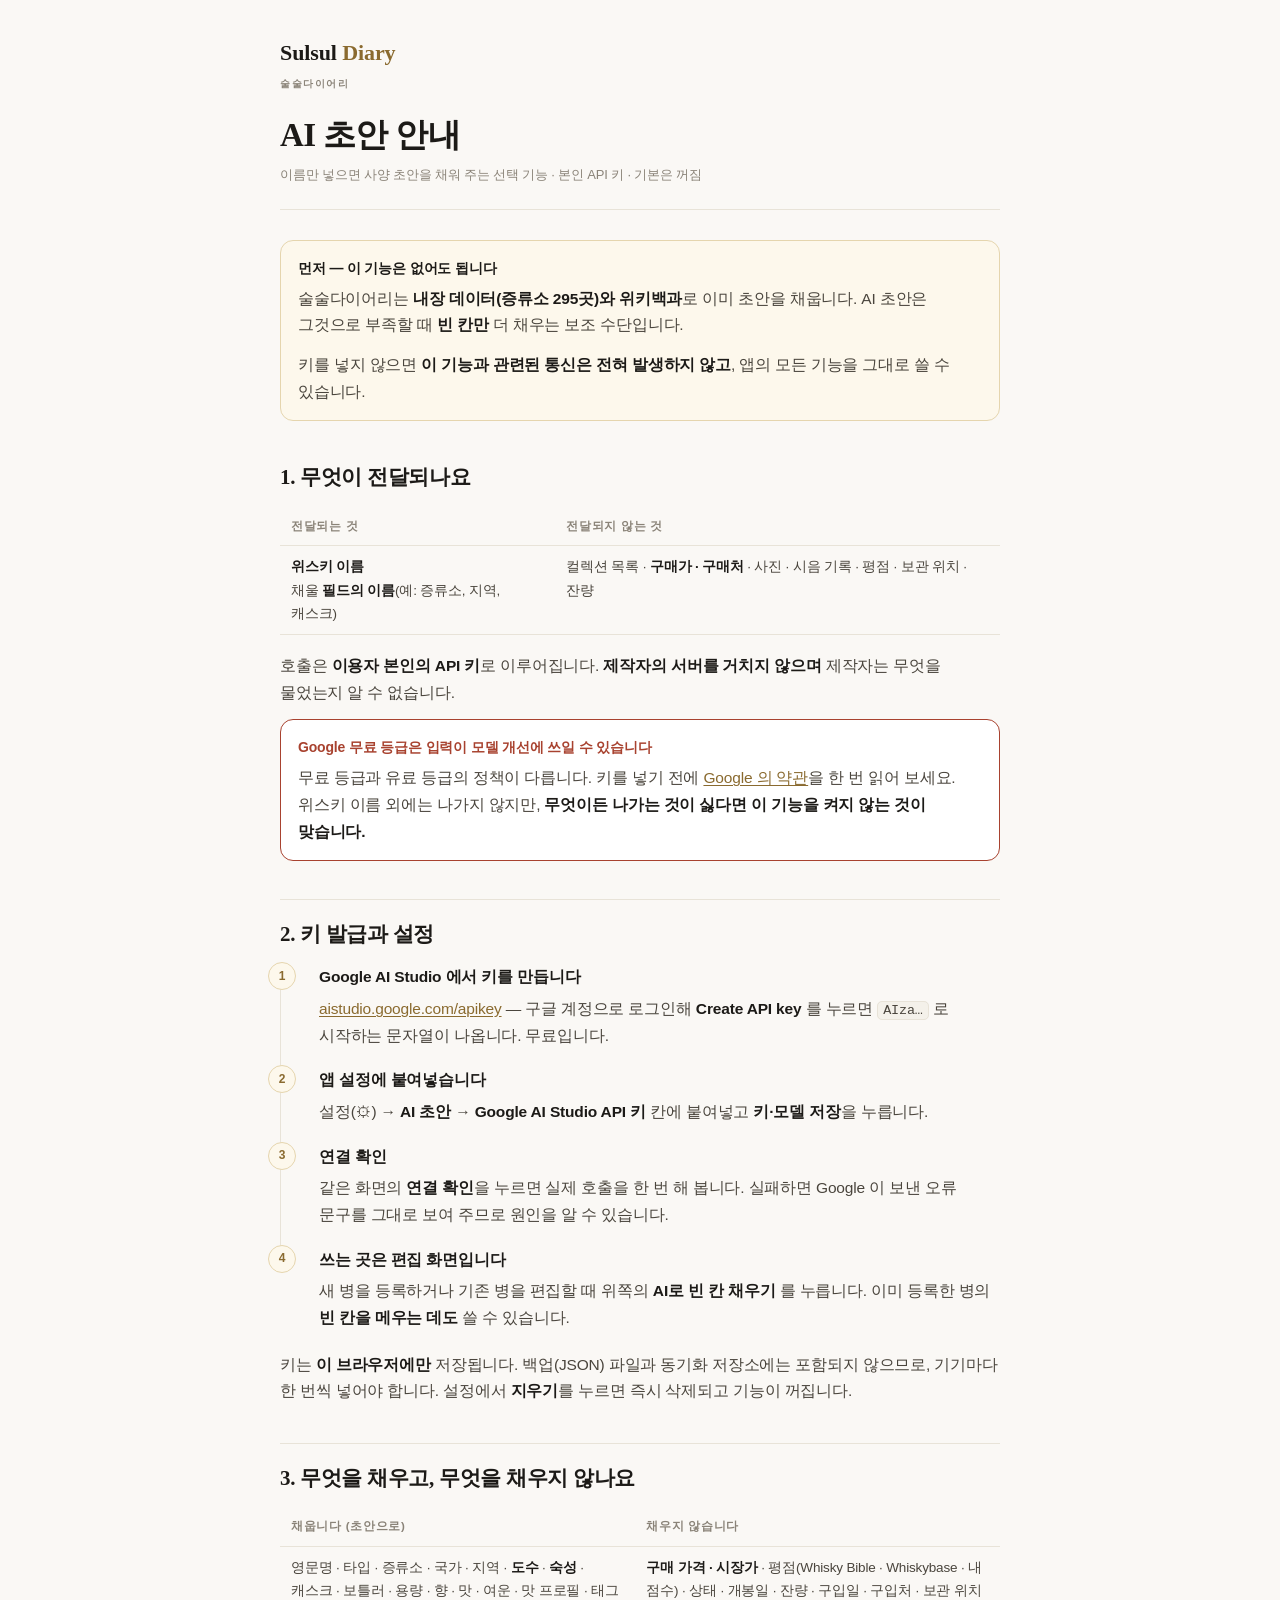
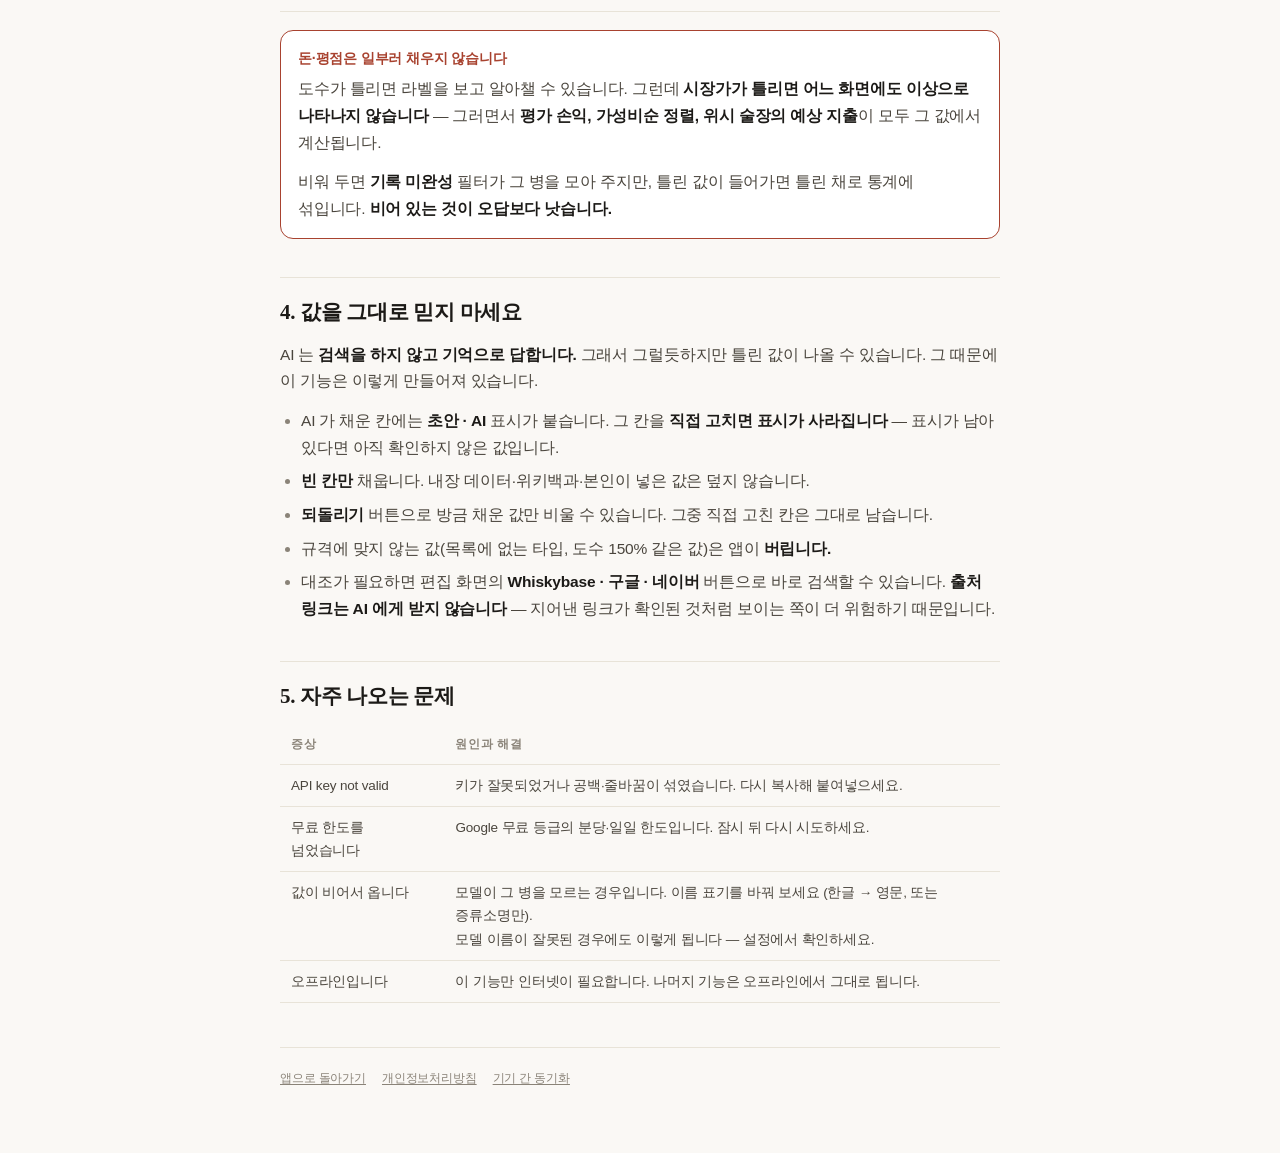
==== ai.html @ d8a1b70f "AI 초안 1~3단계 — 설정에 본인 키, aiFill, 편집 폼에서 빈 칸 채우기 계획대로 검색 그라운딩은 붙이지 않는다. 그래서 출처 URL 을 요구하지 않는다 — 지어낸 UR" ====
<!DOCTYPE html>
<html lang="ko">
<head>
<meta charset="utf-8">
<meta name="viewport" content="width=device-width, initial-scale=1, viewport-fit=cover">
<title>AI 초안 안내 — 술술다이어리</title>
<meta name="theme-color" content="#faf8f5">
<meta name="description" content="술술다이어리의 AI 초안 기능 — 본인의 Google AI Studio API 키로 위스키 사양 초안을 채우는 선택 기능. 무엇이 전달되고 무엇을 채우지 않는지 밝힙니다.">
<link rel="icon" href="./icons/favicon-64.png" sizes="64x64">
<link rel="stylesheet" href="./docs.css">
<script>
  try{ var t = localStorage.getItem('wc.theme');
    if (t === 'dark'){ document.documentElement.dataset.theme = 'dark';
      document.querySelector('meta[name=theme-color]').content = '#121214'; } }catch(e){}
</script>
</head>
<body>
<div class="doc">

<header class="dhead">
  <a class="wm" href="./">Sulsul <b>Diary</b></a>
  <span class="wm2">술술다이어리</span>
  <h1>AI 초안 안내</h1>
  <p class="sub">이름만 넣으면 사양 초안을 채워 주는 선택 기능 · 본인 API 키 · 기본은 꺼짐</p>
</header>

<div class="box warn">
  <span class="bt">먼저 — 이 기능은 없어도 됩니다</span>
  <p>술술다이어리는 <b>내장 데이터(증류소 295곳)와 위키백과</b>로 이미 초안을 채웁니다.
  AI 초안은 그것으로 부족할 때 <b>빈 칸만</b> 더 채우는 보조 수단입니다.</p>
  <p>키를 넣지 않으면 <b>이 기능과 관련된 통신은 전혀 발생하지 않고</b>,
  앱의 모든 기능을 그대로 쓸 수 있습니다.</p>
</div>

<h2>1. 무엇이 전달되나요</h2>
<div class="tw">
<table>
  <thead><tr><th>전달되는 것</th><th>전달되지 않는 것</th></tr></thead>
  <tbody>
    <tr>
      <td><b>위스키 이름</b><br>채울 <b>필드의 이름</b>(예: 증류소, 지역, 캐스크)</td>
      <td>컬렉션 목록 · <b>구매가 · 구매처</b> · 사진 ·
        시음 기록 · 평점 · 보관 위치 · 잔량</td>
    </tr>
  </tbody>
</table>
</div>
<p>호출은 <b>이용자 본인의 API 키</b>로 이루어집니다. <b>제작자의 서버를 거치지 않으며</b>
제작자는 무엇을 물었는지 알 수 없습니다.</p>

<div class="box stop">
  <span class="bt">Google 무료 등급은 입력이 모델 개선에 쓰일 수 있습니다</span>
  <p>무료 등급과 유료 등급의 정책이 다릅니다. 키를 넣기 전에
  <a href="https://ai.google.dev/gemini-api/terms" target="_blank" rel="noopener">Google 의 약관</a>을
  한 번 읽어 보세요. 위스키 이름 외에는 나가지 않지만, <b>무엇이든 나가는 것이
  싫다면 이 기능을 켜지 않는 것이 맞습니다.</b></p>
</div>

<h2>2. 키 발급과 설정</h2>
<ol class="steps">
  <li><b>Google AI Studio 에서 키를 만듭니다</b>
    <a href="https://aistudio.google.com/apikey" target="_blank" rel="noopener">aistudio.google.com/apikey</a> —
    구글 계정으로 로그인해 <b>Create API key</b> 를 누르면 <code>AIza…</code> 로 시작하는
    문자열이 나옵니다. 무료입니다.</li>

  <li><b>앱 설정에 붙여넣습니다</b>
    설정(⚙) → <b>AI 초안</b> → <b>Google AI Studio API 키</b> 칸에 붙여넣고
    <b>키·모델 저장</b>을 누릅니다.</li>

  <li><b>연결 확인</b>
    같은 화면의 <b>연결 확인</b>을 누르면 실제 호출을 한 번 해 봅니다.
    실패하면 Google 이 보낸 오류 문구를 그대로 보여 주므로 원인을 알 수 있습니다.</li>

  <li><b>쓰는 곳은 편집 화면입니다</b>
    새 병을 등록하거나 기존 병을 편집할 때 위쪽의
    <b>AI로 빈 칸 채우기</b> 를 누릅니다. 이미 등록한 병의 <b>빈 칸을 메우는 데도</b>
    쓸 수 있습니다.</li>
</ol>

<p>키는 <b>이 브라우저에만</b> 저장됩니다. 백업(JSON) 파일과 동기화 저장소에는
포함되지 않으므로, 기기마다 한 번씩 넣어야 합니다.
설정에서 <b>지우기</b>를 누르면 즉시 삭제되고 기능이 꺼집니다.</p>

<h2>3. 무엇을 채우고, 무엇을 채우지 않나요</h2>
<div class="tw">
<table>
  <thead><tr><th>채웁니다 (초안으로)</th><th>채우지 않습니다</th></tr></thead>
  <tbody>
    <tr>
      <td>영문명 · 타입 · 증류소 · 국가 · 지역 · <b>도수</b> · <b>숙성</b> ·
        캐스크 · 보틀러 · 용량 · 향 · 맛 · 여운 · 맛 프로필 · 태그</td>
      <td><b>구매 가격 · 시장가</b> · 평점(Whisky Bible · Whiskybase · 내 점수) ·
        상태 · 개봉일 · 잔량 · 구입일 · 구입처 · 보관 위치</td>
    </tr>
  </tbody>
</table>
</div>

<div class="box stop">
  <span class="bt">돈·평점은 일부러 채우지 않습니다</span>
  <p>도수가 틀리면 라벨을 보고 알아챌 수 있습니다. 그런데 <b>시장가가 틀리면
  어느 화면에도 이상으로 나타나지 않습니다</b> — 그러면서 <b>평가 손익, 가성비순 정렬,
  위시 술장의 예상 지출</b>이 모두 그 값에서 계산됩니다.</p>
  <p>비워 두면 <b>기록 미완성</b> 필터가 그 병을 모아 주지만, 틀린 값이 들어가면
  틀린 채로 통계에 섞입니다. <b>비어 있는 것이 오답보다 낫습니다.</b></p>
</div>

<h2>4. 값을 그대로 믿지 마세요</h2>
<p>AI 는 <b>검색을 하지 않고 기억으로 답합니다.</b> 그래서 그럴듯하지만 틀린 값이
나올 수 있습니다. 그 때문에 이 기능은 이렇게 만들어져 있습니다.</p>
<ul>
  <li>AI 가 채운 칸에는 <b>초안 · AI</b> 표시가 붙습니다. 그 칸을 <b>직접 고치면
    표시가 사라집니다</b> — 표시가 남아 있다면 아직 확인하지 않은 값입니다.</li>
  <li><b>빈 칸만</b> 채웁니다. 내장 데이터·위키백과·본인이 넣은 값은 덮지 않습니다.</li>
  <li><b>되돌리기</b> 버튼으로 방금 채운 값만 비울 수 있습니다.
    그중 직접 고친 칸은 그대로 남습니다.</li>
  <li>규격에 맞지 않는 값(목록에 없는 타입, 도수 150% 같은 값)은 앱이 <b>버립니다.</b></li>
  <li>대조가 필요하면 편집 화면의 <b>Whiskybase · 구글 · 네이버</b> 버튼으로 바로
    검색할 수 있습니다. <b>출처 링크는 AI 에게 받지 않습니다</b> —
    지어낸 링크가 확인된 것처럼 보이는 쪽이 더 위험하기 때문입니다.</li>
</ul>

<h2>5. 자주 나오는 문제</h2>
<div class="tw">
<table>
  <thead><tr><th>증상</th><th>원인과 해결</th></tr></thead>
  <tbody>
    <tr><td>API key not valid</td>
      <td>키가 잘못되었거나 공백·줄바꿈이 섞였습니다. 다시 복사해 붙여넣으세요.</td></tr>
    <tr><td>무료 한도를 넘었습니다</td>
      <td>Google 무료 등급의 분당·일일 한도입니다. 잠시 뒤 다시 시도하세요.</td></tr>
    <tr><td>값이 비어서 옵니다</td>
      <td>모델이 그 병을 모르는 경우입니다. 이름 표기를 바꿔 보세요
        (한글 → 영문, 또는 증류소명만).<br>
        모델 이름이 잘못된 경우에도 이렇게 됩니다 — 설정에서 확인하세요.</td></tr>
    <tr><td>오프라인입니다</td>
      <td>이 기능만 인터넷이 필요합니다. 나머지 기능은 오프라인에서 그대로 됩니다.</td></tr>
  </tbody>
</table>
</div>

<footer class="dfoot">
  <a href="./">앱으로 돌아가기</a>
  <a href="./privacy.html">개인정보처리방침</a>
  <a href="./sync.html">기기 간 동기화</a>
</footer>

</div>
</body>
</html>
---- docs.css ----
/* 술술다이어리 문서 페이지 공용 스타일.
   앱과 같은 토큰을 쓰되 문서용으로 단순화했다. 세 문서가 공유하므로
   여기만 고치면 전부 따라온다. 앱의 테마 선택(wc.theme)을 읽어 맞춘다. */
:root{
  --bg:#faf8f5; --surface:#ffffff; --surface2:#f4f1ea;
  --line:#e8e3d8; --line2:#d9d2c4;
  --ink:#1c1a17; --ink2:#4a453d; --ink3:#8a8378;
  --accent:#8a6a2f; --accent2:#b0812a;
  --accent-bg:#fdf8ec; --accent-line:#e5d5ae;
  --warn:#b0812a; --danger:#a8422f; --ok:#4d7a55;
  --serif:'Cormorant Garamond',"Iowan Old Style","Palatino Linotype",Palatino,Georgia,serif;
  --sans:-apple-system,BlinkMacSystemFont,"Apple SD Gothic Neo","Malgun Gothic","맑은 고딕",
    "Segoe UI",Roboto,"Helvetica Neue",sans-serif;
}
:root[data-theme="dark"]{
  color-scheme:dark;
  --bg:#121214; --surface:#1C1C1F; --surface2:#232327;
  --line:#2C2C31; --line2:#3A3A41;
  --ink:#FFFFFF; --ink2:#C9C9CE; --ink3:#8E8E93;
  --accent:#C58B43; --accent2:#D4AF37;
  --accent-bg:#241B10; --accent-line:#4A3620;
  --warn:#D4AF37; --danger:#c0503c; --ok:#6FBF7A;
}
*{box-sizing:border-box}
html,body{margin:0;padding:0}
body{
  background:var(--bg);color:var(--ink);font-family:var(--sans);
  font-size:15px;line-height:1.72;letter-spacing:-.011em;
  /* 한글은 어절 단위로 끊어야 읽힌다 */
  word-break:keep-all;overflow-wrap:break-word;
  -webkit-text-size-adjust:100%;
  padding:0 20px calc(64px + env(safe-area-inset-bottom));
}
.doc{max-width:720px;margin:0 auto}

/* 머리말 */
.dhead{padding:34px 0 22px;border-bottom:1px solid var(--line);margin-bottom:30px}
.wm{font-family:var(--serif);font-size:22px;font-weight:600;letter-spacing:-.005em;
  display:block;text-decoration:none;color:var(--ink)}
.wm b{color:var(--accent);font-weight:600}
.wm2{font-size:9.5px;letter-spacing:.16em;color:var(--ink3);font-weight:600;
  display:block;margin-top:4px}
h1{font-family:var(--serif);font-size:29px;font-weight:600;letter-spacing:-.02em;
  line-height:1.28;margin:22px 0 8px}
.sub{color:var(--ink3);font-size:13px;margin:0}

h2{font-family:var(--serif);font-size:21px;font-weight:600;letter-spacing:-.015em;
  margin:38px 0 12px;padding-top:16px;border-top:1px solid var(--line)}
h2:first-of-type{border-top:0;padding-top:0}
h3{font-size:15px;font-weight:700;margin:24px 0 8px;color:var(--ink)}
p{margin:0 0 13px;color:var(--ink2)}
strong,b{color:var(--ink);font-weight:700}
a{color:var(--accent);text-decoration:underline;text-underline-offset:2px}
ul,ol{margin:0 0 14px;padding-left:21px;color:var(--ink2)}
li{margin-bottom:7px}
li::marker{color:var(--ink3)}
code{
  font-family:ui-monospace,SFMono-Regular,Menlo,Consolas,monospace;font-size:.87em;
  background:var(--surface2);border:1px solid var(--line);border-radius:5px;padding:1px 5px;
  word-break:break-all;
}

/* 강조 박스 — 종류를 색으로만 구분하지 않고 제목 글자로도 구분한다 */
.box{
  background:var(--surface);border:1px solid var(--line);border-radius:13px;
  padding:15px 17px;margin:0 0 18px;
}
.box > :last-child{margin-bottom:0}
.box.warn{background:var(--accent-bg);border-color:var(--accent-line)}
.box.stop{background:var(--surface);border-color:var(--danger);border-width:1.5px}
.box .bt{font-weight:700;color:var(--ink);display:block;margin-bottom:6px;font-size:14px}
.box.stop .bt{color:var(--danger)}

/* 단계 목록 */
.steps{counter-reset:s;list-style:none;padding:0;margin:0 0 20px}
.steps > li{
  counter-increment:s;position:relative;padding:0 0 18px 38px;margin:0;
  border-left:1px solid var(--line);
}
.steps > li:last-child{border-left-color:transparent;padding-bottom:0}
.steps > li::before{
  content:counter(s);position:absolute;left:-13px;top:-2px;
  width:26px;height:26px;border-radius:50%;display:grid;place-items:center;
  background:var(--accent-bg);border:1px solid var(--accent-line);
  color:var(--accent);font-size:12px;font-weight:700;
}
.steps > li > b:first-child{display:block;color:var(--ink);margin-bottom:5px}

table{border-collapse:collapse;width:100%;margin:0 0 18px;font-size:13.5px}
th,td{text-align:left;padding:9px 11px;border-bottom:1px solid var(--line);
  color:var(--ink2);vertical-align:top}
th{color:var(--ink3);font-weight:600;font-size:11.5px;letter-spacing:.06em;
  text-transform:uppercase;white-space:nowrap}
td b{color:var(--ink)}
.tw{overflow-x:auto;margin:0 0 18px}
.tw table{margin:0}

/* 표식 견본 — 카드에 뜨는 것과 같은 모양 */
.flag{
  display:inline-grid;place-items:center;width:17px;height:17px;border-radius:50%;
  background:var(--surface);border:1px solid var(--line2);
  font-size:8.5px;font-weight:700;color:var(--ink2);vertical-align:-3px;
}
.fdot{display:inline-block;width:7px;height:7px;border-radius:50%}
.f-sealed{background:var(--ok)} .f-open{background:var(--warn)}
.f-empty{background:var(--ink3)}
.f-ring{background:transparent;border:2px solid var(--accent2);width:9px;height:9px}
.f-ring2{background:transparent;border:2px solid var(--ink3);width:9px;height:9px}

.dfoot{
  margin-top:44px;padding-top:20px;border-top:1px solid var(--line);
  display:flex;flex-wrap:wrap;gap:8px 16px;align-items:center;
  font-size:12px;color:var(--ink3);
}
.dfoot a{color:var(--ink3)}
.dfoot .cr{width:100%;font-size:11px;letter-spacing:.01em}
.adultmark{
  display:inline-flex;align-items:center;gap:6px;font-size:11.5px;color:var(--ink3);
  border:1px solid var(--line2);border-radius:999px;padding:3px 10px 3px 6px;
}
.adultmark span{
  width:17px;height:17px;border-radius:50%;display:grid;place-items:center;
  background:var(--surface2);border:1px solid var(--line2);
  font-size:8.5px;font-weight:700;color:var(--ink2);
}
@media(min-width:760px){ body{font-size:15.5px} h1{font-size:33px} }
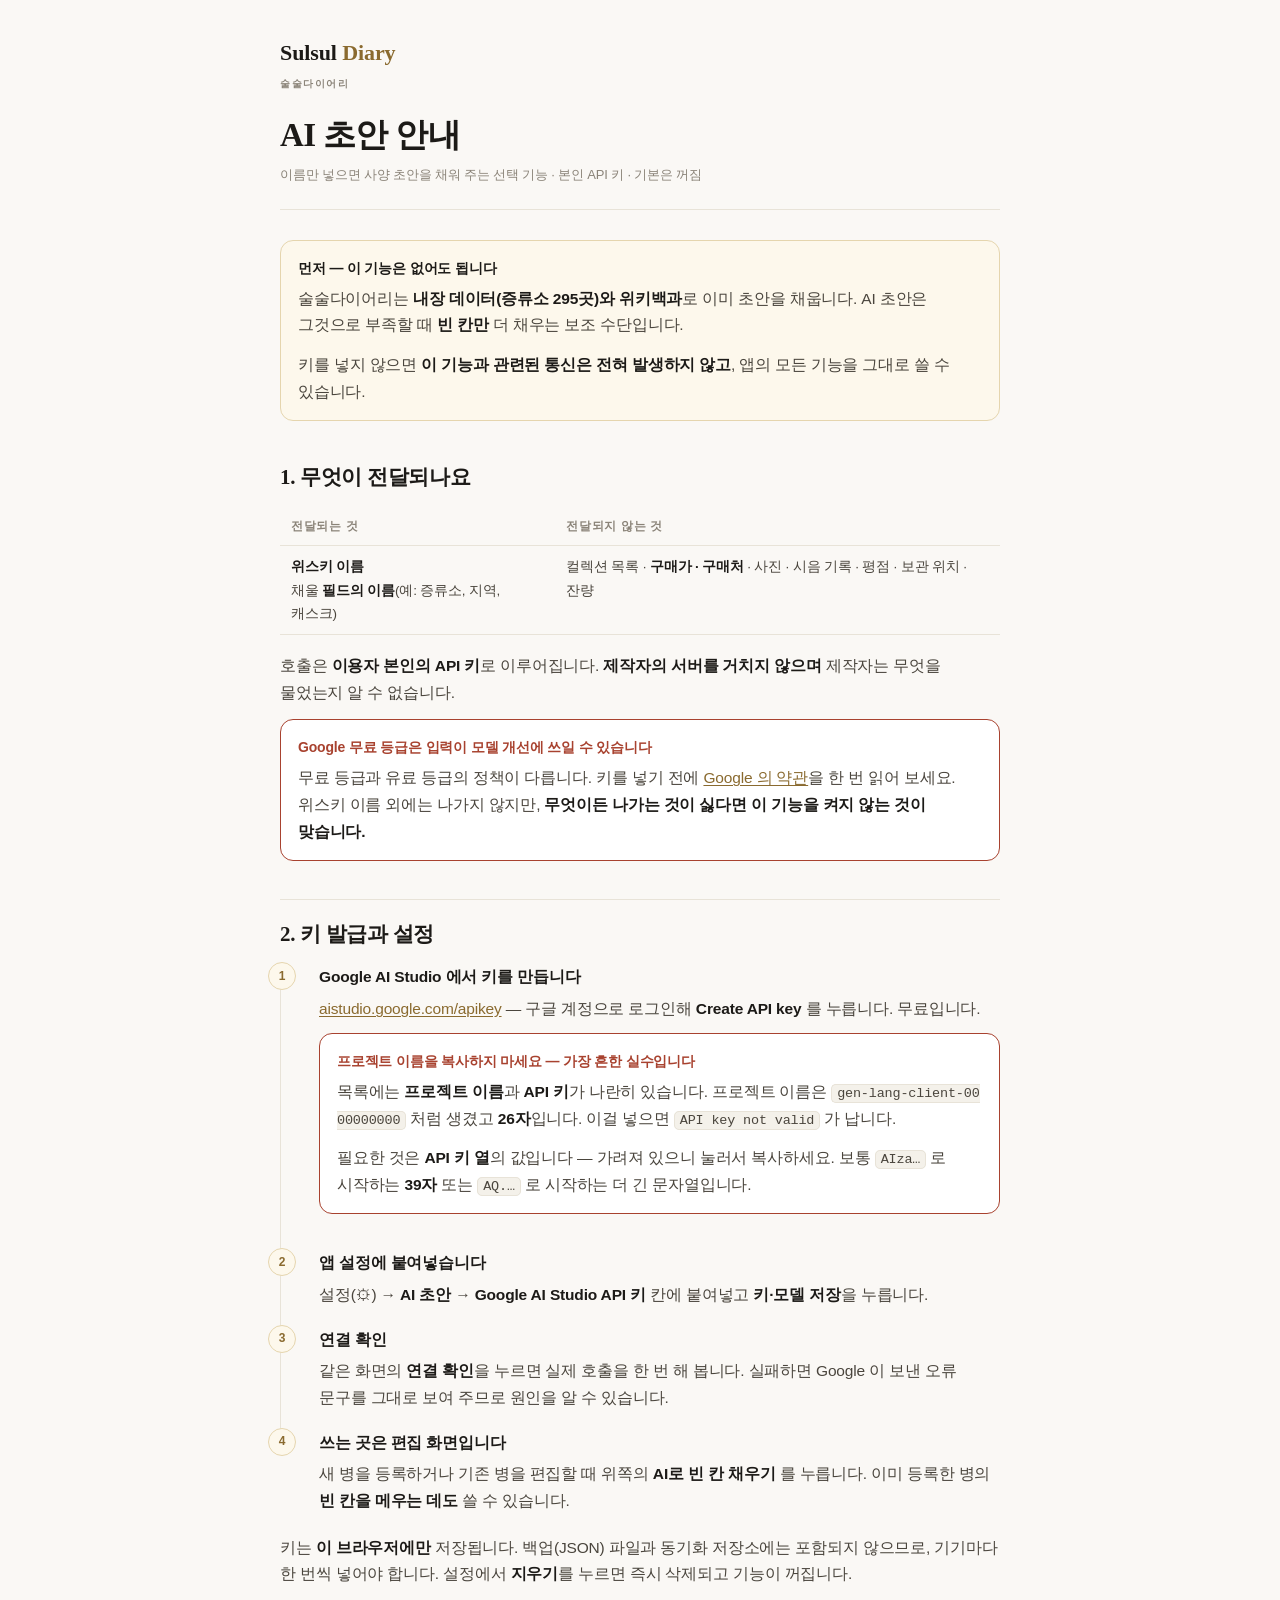
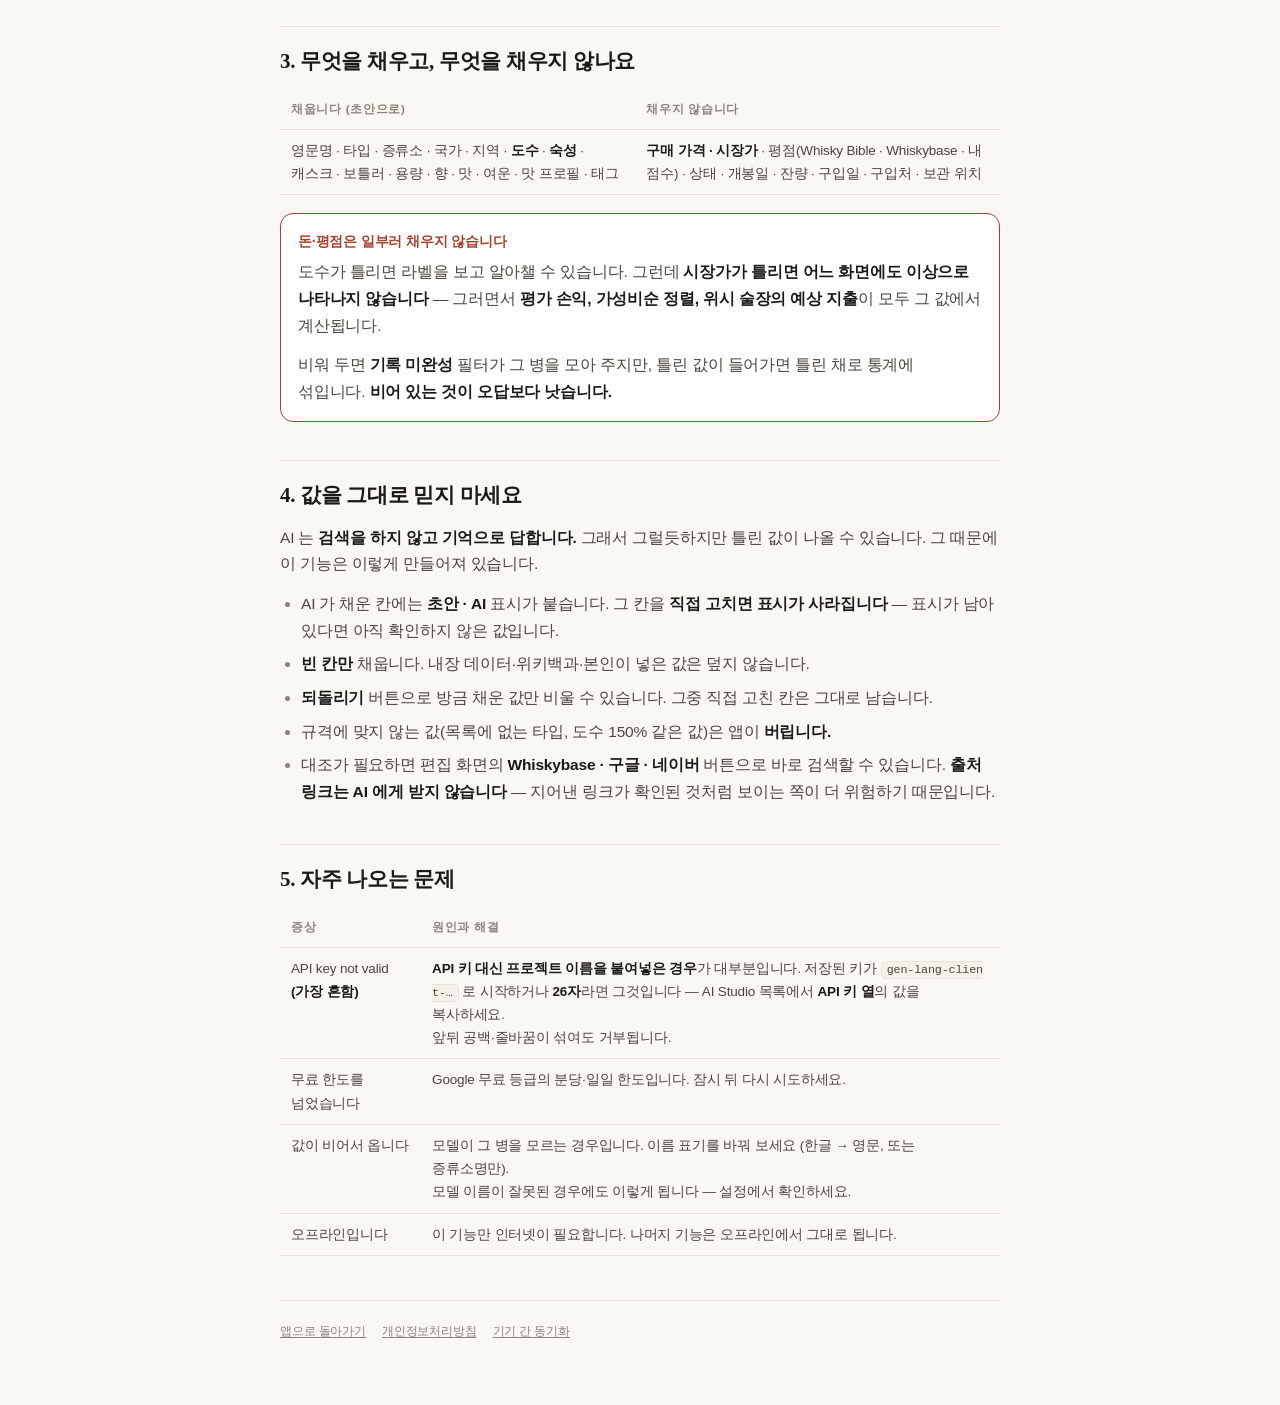
==== commit b930c65c: "API 키 오류가 원인을 짚어 주게 함 — 프로젝트 이름을 키로 넣는 실수 사용자가 연결 확인에서 API key not valid 를 받았다. 저장된 값이 gen-lang...21" ====
--- a/ai.html
+++ b/ai.html
@@ -60,8 +60,16 @@
 <ol class="steps">
   <li><b>Google AI Studio 에서 키를 만듭니다</b>
     <a href="https://aistudio.google.com/apikey" target="_blank" rel="noopener">aistudio.google.com/apikey</a> —
-    구글 계정으로 로그인해 <b>Create API key</b> 를 누르면 <code>AIza…</code> 로 시작하는
-    문자열이 나옵니다. 무료입니다.</li>
+    구글 계정으로 로그인해 <b>Create API key</b> 를 누릅니다. 무료입니다.
+    <div class="box stop" style="margin-top:10px">
+      <span class="bt">프로젝트 이름을 복사하지 마세요 — 가장 흔한 실수입니다</span>
+      <p>목록에는 <b>프로젝트 이름</b>과 <b>API 키</b>가 나란히 있습니다.
+      프로젝트 이름은 <code>gen-lang-client-0000000000</code> 처럼 생겼고
+      <b>26자</b>입니다. 이걸 넣으면 <code>API key not valid</code> 가 납니다.</p>
+      <p>필요한 것은 <b>API 키 열</b>의 값입니다 — 가려져 있으니 눌러서 복사하세요.
+      보통 <code>AIza…</code> 로 시작하는 <b>39자</b> 또는 <code>AQ.…</code> 로 시작하는
+      더 긴 문자열입니다.</p>
+    </div></li>
 
   <li><b>앱 설정에 붙여넣습니다</b>
     설정(⚙) → <b>AI 초안</b> → <b>Google AI Studio API 키</b> 칸에 붙여넣고
@@ -125,8 +133,11 @@
 <table>
   <thead><tr><th>증상</th><th>원인과 해결</th></tr></thead>
   <tbody>
-    <tr><td>API key not valid</td>
-      <td>키가 잘못되었거나 공백·줄바꿈이 섞였습니다. 다시 복사해 붙여넣으세요.</td></tr>
+    <tr><td>API key not valid<br><b>(가장 흔함)</b></td>
+      <td><b>API 키 대신 프로젝트 이름을 붙여넣은 경우</b>가 대부분입니다.
+        저장된 키가 <code>gen-lang-client-…</code> 로 시작하거나 <b>26자</b>라면
+        그것입니다 — AI Studio 목록에서 <b>API 키 열</b>의 값을 복사하세요.<br>
+        앞뒤 공백·줄바꿈이 섞여도 거부됩니다.</td></tr>
     <tr><td>무료 한도를 넘었습니다</td>
       <td>Google 무료 등급의 분당·일일 한도입니다. 잠시 뒤 다시 시도하세요.</td></tr>
     <tr><td>값이 비어서 옵니다</td>
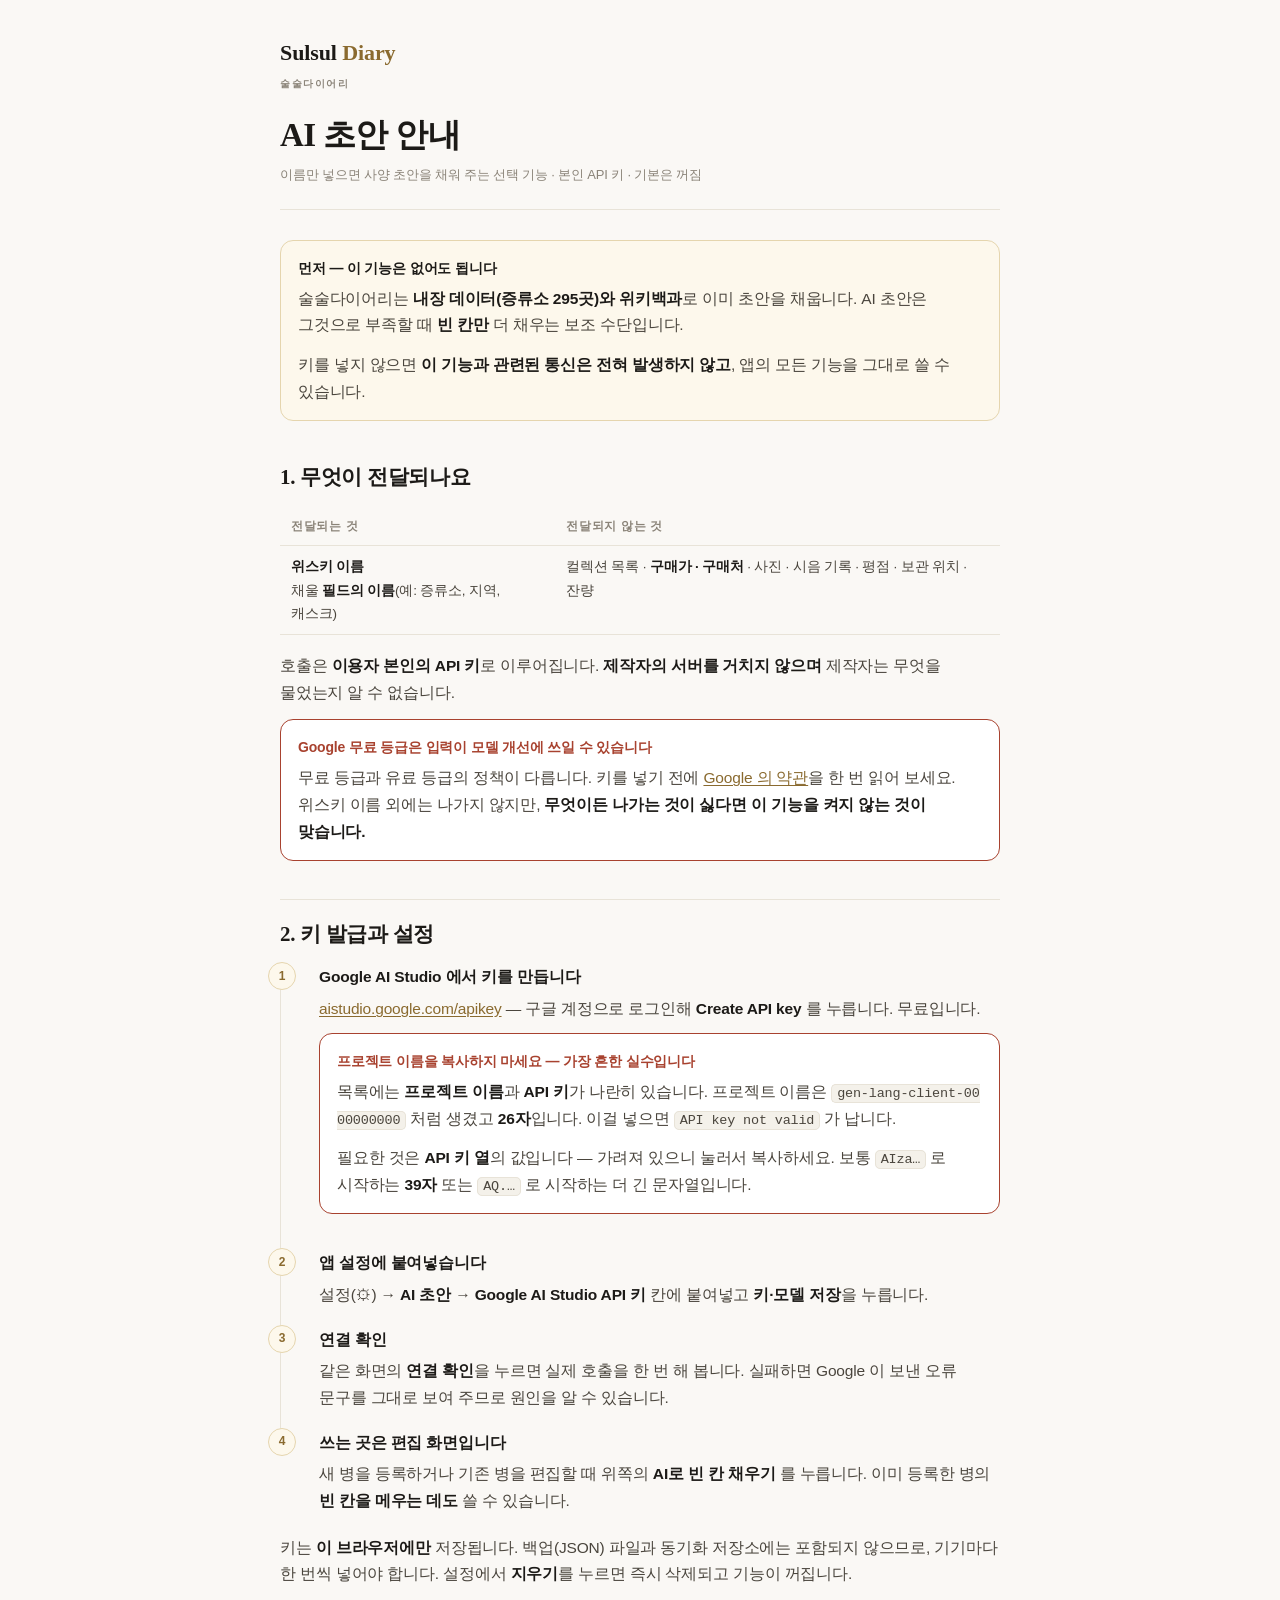
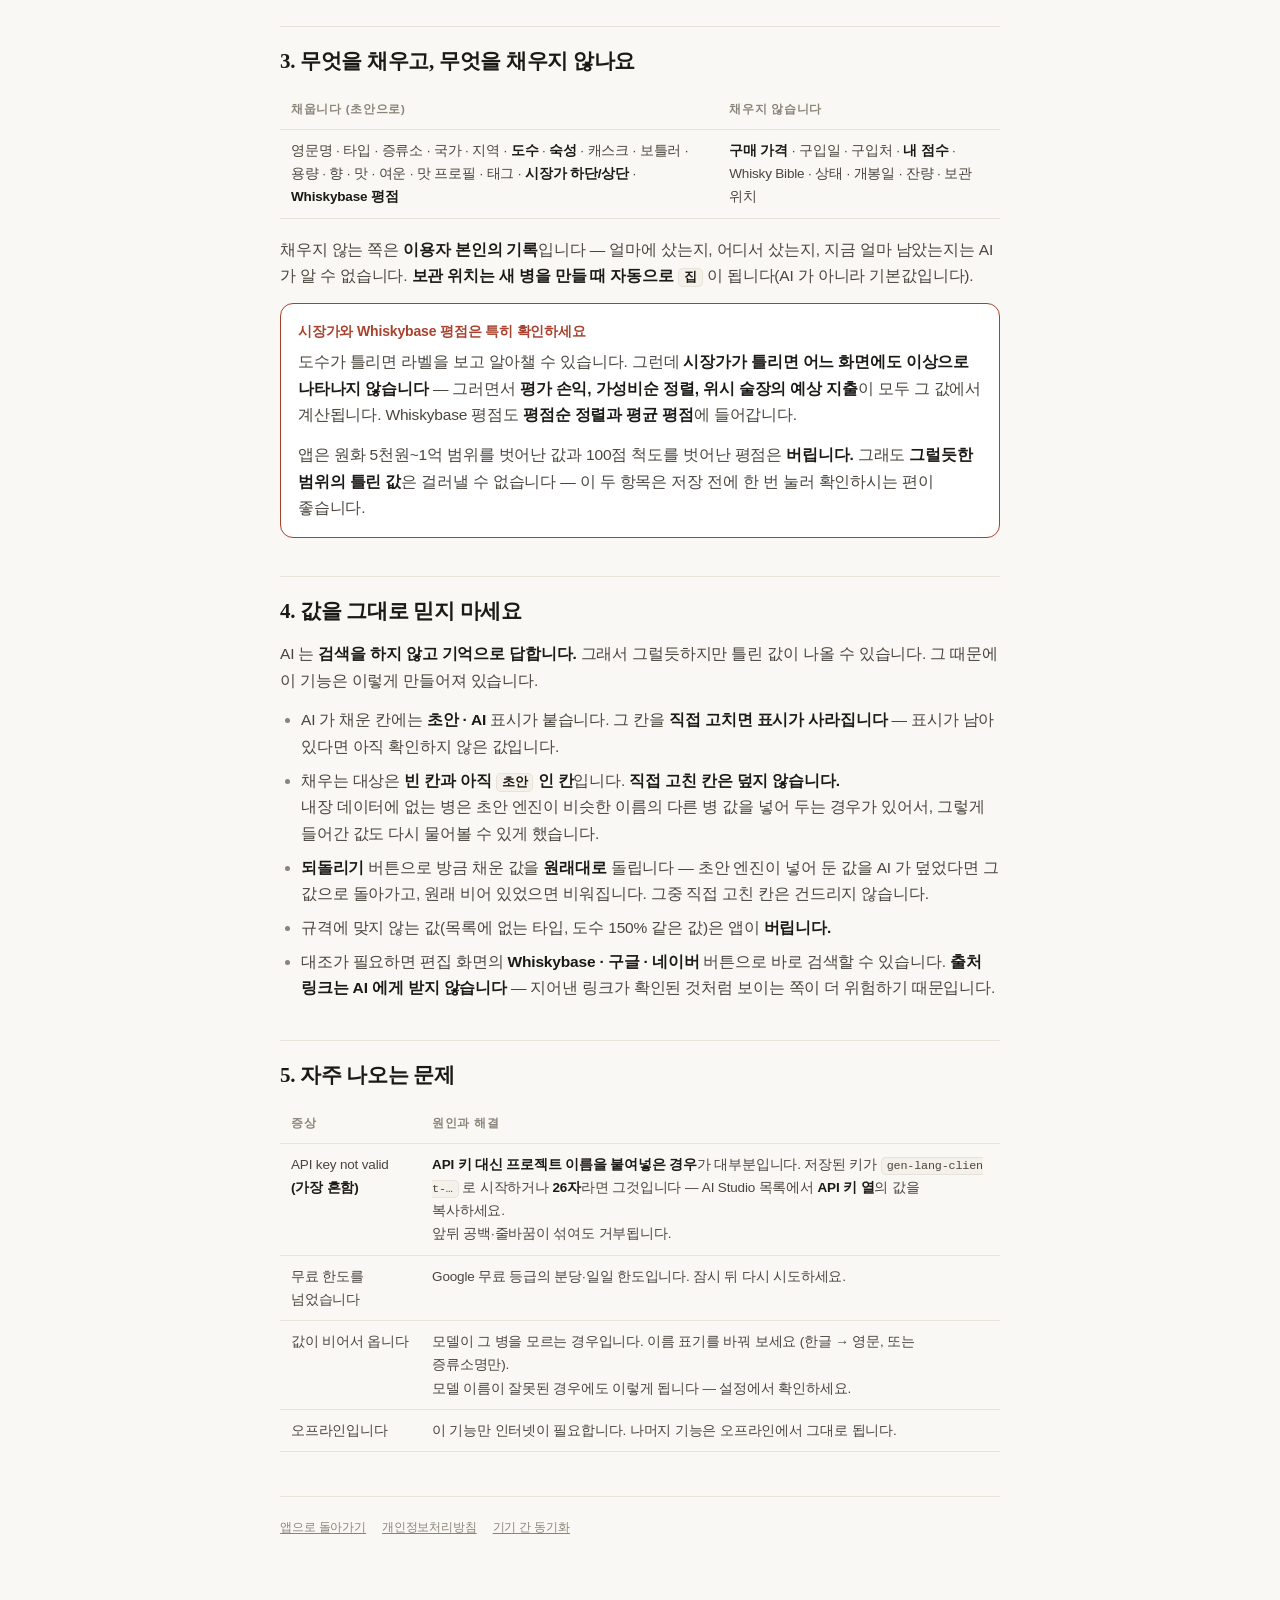
==== commit ed04ea29: "AI 가 초안 값도 다시 채운다 + 시장가·Whiskybase·보관 기본값 사용자 보고 — 내장 DB 에 없는 병은 초안 엔진이 근사 일치로 다른 병의 값을 넣어 두는데, AI 는" ====
--- a/ai.html
+++ b/ai.html
@@ -6,7 +6,7 @@
 <title>AI 초안 안내 — 술술다이어리</title>
 <meta name="theme-color" content="#faf8f5">
 <meta name="description" content="술술다이어리의 AI 초안 기능 — 본인의 Google AI Studio API 키로 위스키 사양 초안을 채우는 선택 기능. 무엇이 전달되고 무엇을 채우지 않는지 밝힙니다.">
-<link rel="icon" href="./icons/favicon-64.png" sizes="64x64">
+<link rel="icon" href="./icons/favicon-64.png?v=2" sizes="64x64">
 <link rel="stylesheet" href="./docs.css">
 <script>
   try{ var t = localStorage.getItem('wc.theme');
@@ -96,21 +96,27 @@
   <tbody>
     <tr>
       <td>영문명 · 타입 · 증류소 · 국가 · 지역 · <b>도수</b> · <b>숙성</b> ·
-        캐스크 · 보틀러 · 용량 · 향 · 맛 · 여운 · 맛 프로필 · 태그</td>
-      <td><b>구매 가격 · 시장가</b> · 평점(Whisky Bible · Whiskybase · 내 점수) ·
-        상태 · 개봉일 · 잔량 · 구입일 · 구입처 · 보관 위치</td>
+        캐스크 · 보틀러 · 용량 · 향 · 맛 · 여운 · 맛 프로필 · 태그 ·
+        <b>시장가 하단/상단</b> · <b>Whiskybase 평점</b></td>
+      <td><b>구매 가격</b> · 구입일 · 구입처 · <b>내 점수</b> · Whisky Bible ·
+        상태 · 개봉일 · 잔량 · 보관 위치</td>
     </tr>
   </tbody>
 </table>
 </div>
+<p>채우지 않는 쪽은 <b>이용자 본인의 기록</b>입니다 — 얼마에 샀는지, 어디서 샀는지,
+지금 얼마 남았는지는 AI 가 알 수 없습니다.
+<b>보관 위치는 새 병을 만들 때 자동으로 <code>집</code></b> 이 됩니다(AI 가 아니라 기본값입니다).</p>
 
 <div class="box stop">
-  <span class="bt">돈·평점은 일부러 채우지 않습니다</span>
+  <span class="bt">시장가와 Whiskybase 평점은 특히 확인하세요</span>
   <p>도수가 틀리면 라벨을 보고 알아챌 수 있습니다. 그런데 <b>시장가가 틀리면
   어느 화면에도 이상으로 나타나지 않습니다</b> — 그러면서 <b>평가 손익, 가성비순 정렬,
-  위시 술장의 예상 지출</b>이 모두 그 값에서 계산됩니다.</p>
-  <p>비워 두면 <b>기록 미완성</b> 필터가 그 병을 모아 주지만, 틀린 값이 들어가면
-  틀린 채로 통계에 섞입니다. <b>비어 있는 것이 오답보다 낫습니다.</b></p>
+  위시 술장의 예상 지출</b>이 모두 그 값에서 계산됩니다. Whiskybase 평점도
+  <b>평점순 정렬과 평균 평점</b>에 들어갑니다.</p>
+  <p>앱은 원화 5천원~1억 범위를 벗어난 값과 100점 척도를 벗어난 평점은 <b>버립니다.</b>
+  그래도 <b>그럴듯한 범위의 틀린 값</b>은 걸러낼 수 없습니다 —
+  이 두 항목은 저장 전에 한 번 눌러 확인하시는 편이 좋습니다.</p>
 </div>
 
 <h2>4. 값을 그대로 믿지 마세요</h2>
@@ -119,9 +125,13 @@
 <ul>
   <li>AI 가 채운 칸에는 <b>초안 · AI</b> 표시가 붙습니다. 그 칸을 <b>직접 고치면
     표시가 사라집니다</b> — 표시가 남아 있다면 아직 확인하지 않은 값입니다.</li>
-  <li><b>빈 칸만</b> 채웁니다. 내장 데이터·위키백과·본인이 넣은 값은 덮지 않습니다.</li>
-  <li><b>되돌리기</b> 버튼으로 방금 채운 값만 비울 수 있습니다.
-    그중 직접 고친 칸은 그대로 남습니다.</li>
+  <li>채우는 대상은 <b>빈 칸과 아직 <code>초안</code> 인 칸</b>입니다.
+    <b>직접 고친 칸은 덮지 않습니다.</b><br>
+    내장 데이터에 없는 병은 초안 엔진이 비슷한 이름의 다른 병 값을 넣어 두는 경우가
+    있어서, 그렇게 들어간 값도 다시 물어볼 수 있게 했습니다.</li>
+  <li><b>되돌리기</b> 버튼으로 방금 채운 값을 <b>원래대로</b> 돌립니다 —
+    초안 엔진이 넣어 둔 값을 AI 가 덮었다면 그 값으로 돌아가고, 원래 비어 있었으면 비워집니다.
+    그중 직접 고친 칸은 건드리지 않습니다.</li>
   <li>규격에 맞지 않는 값(목록에 없는 타입, 도수 150% 같은 값)은 앱이 <b>버립니다.</b></li>
   <li>대조가 필요하면 편집 화면의 <b>Whiskybase · 구글 · 네이버</b> 버튼으로 바로
     검색할 수 있습니다. <b>출처 링크는 AI 에게 받지 않습니다</b> —
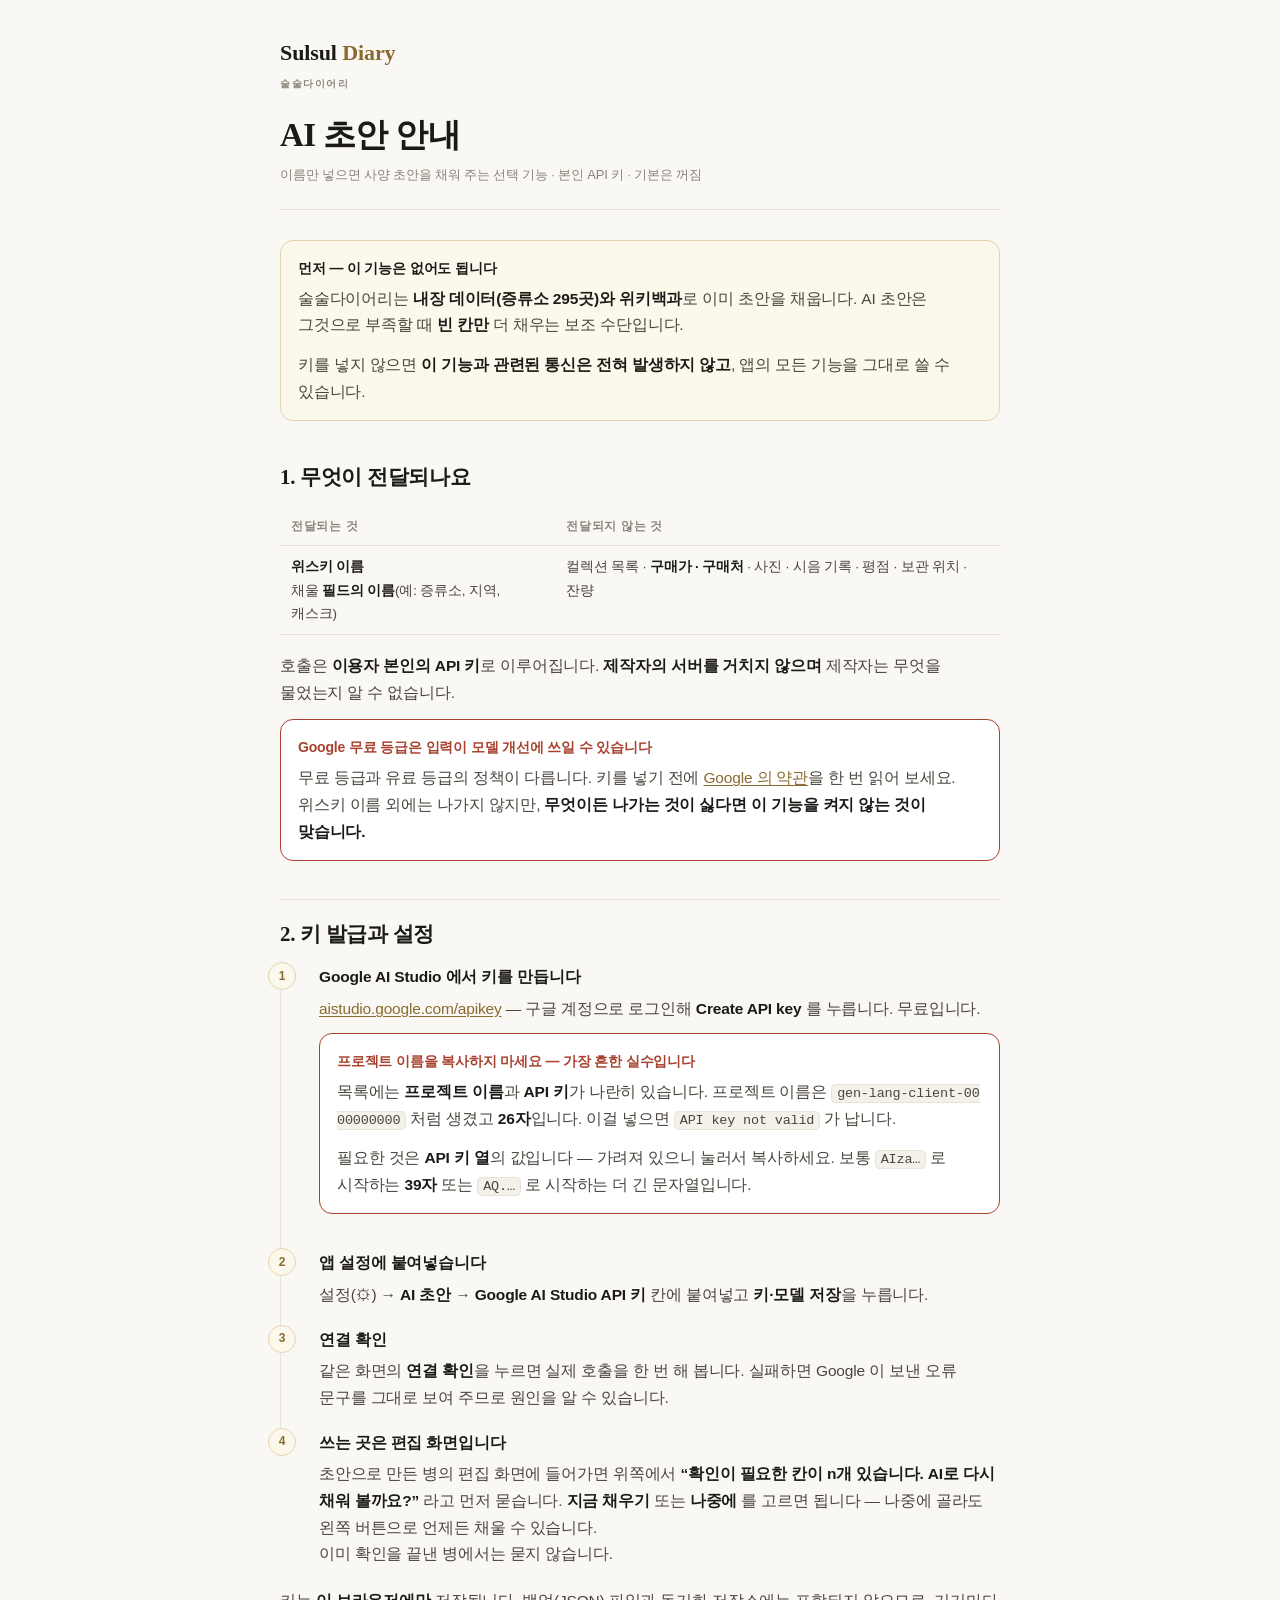
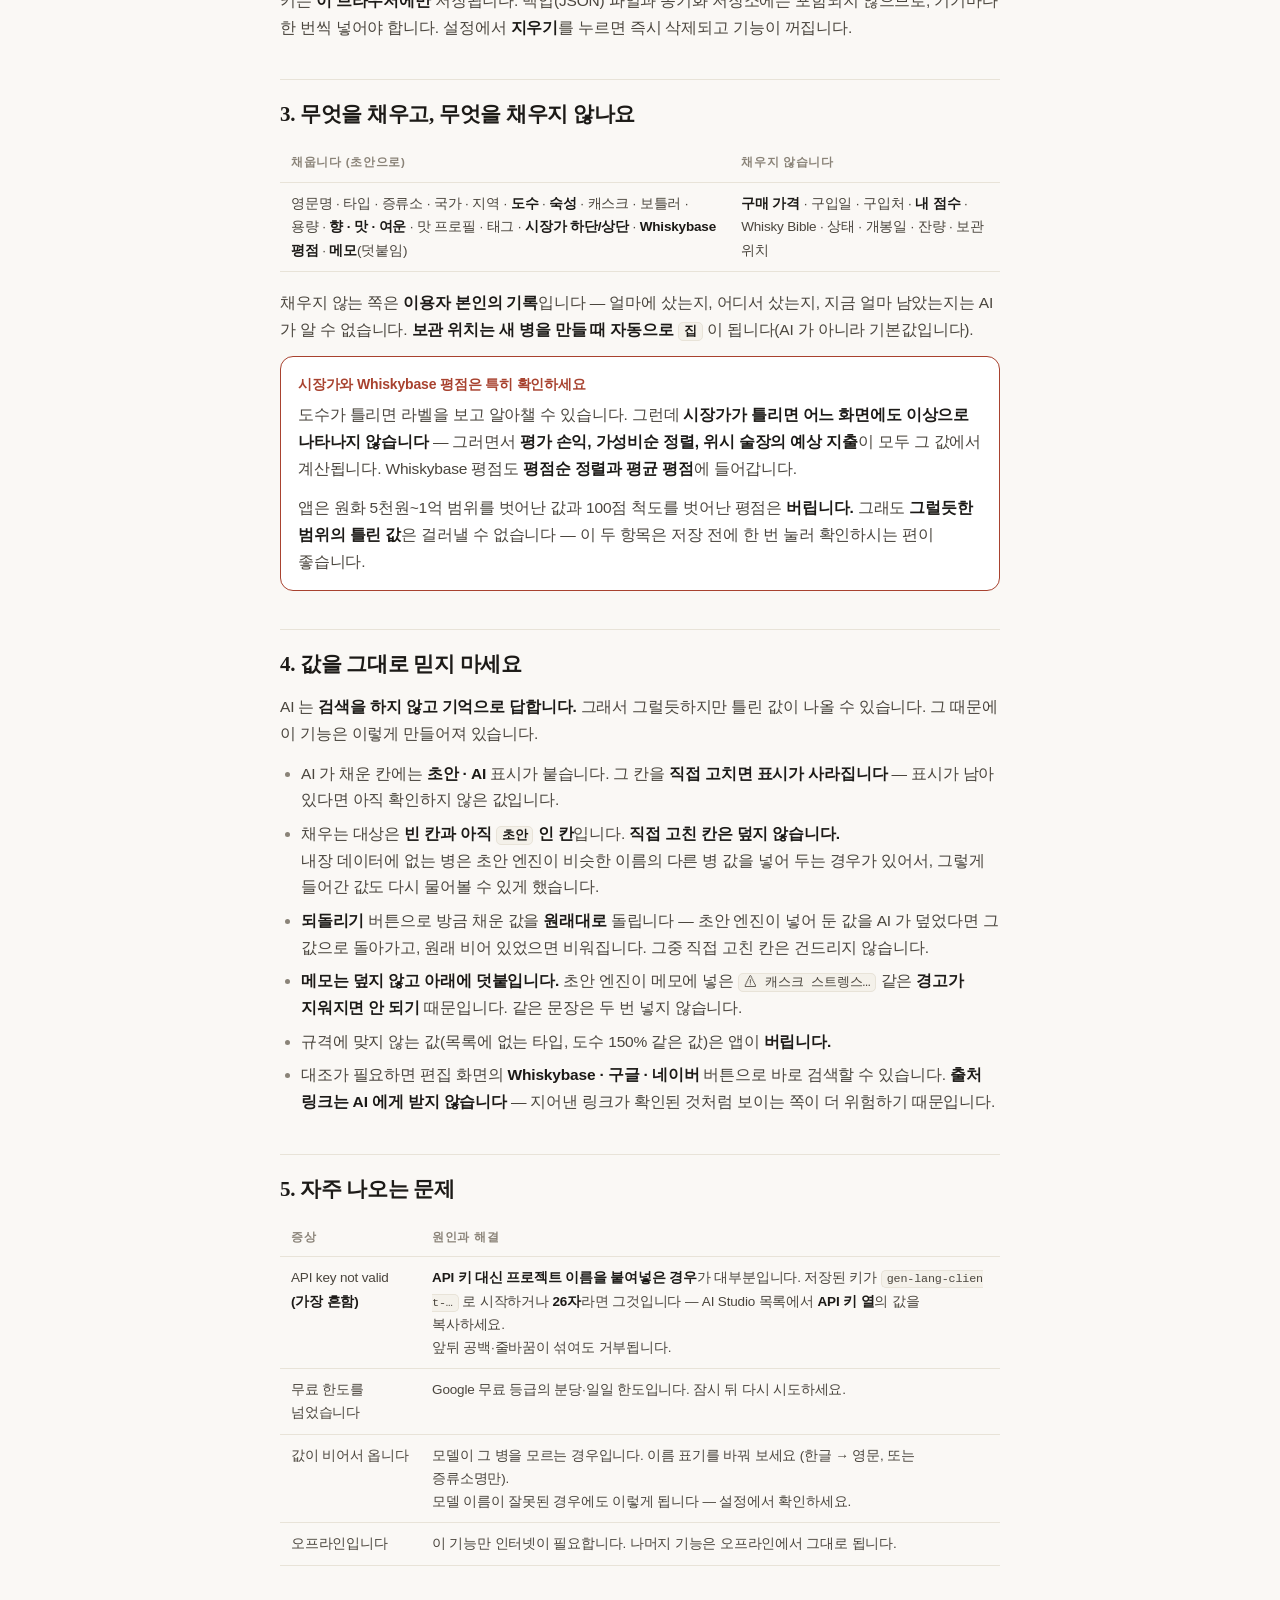
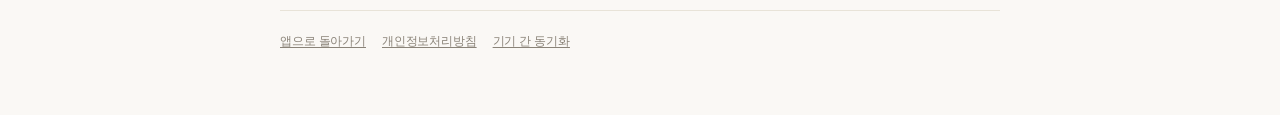
==== commit 96038680: "메모를 AI 대상에 넣고(덧붙임), 편집 화면에 들어올 때 먼저 묻는다 사용자 관찰 — 메모·테이스팅·구매정보를 AI 가 건드리지 않는다. 확인해 보니 셋이 각각 다른 이유였다. " ====
--- a/ai.html
+++ b/ai.html
@@ -80,9 +80,11 @@
     실패하면 Google 이 보낸 오류 문구를 그대로 보여 주므로 원인을 알 수 있습니다.</li>
 
   <li><b>쓰는 곳은 편집 화면입니다</b>
-    새 병을 등록하거나 기존 병을 편집할 때 위쪽의
-    <b>AI로 빈 칸 채우기</b> 를 누릅니다. 이미 등록한 병의 <b>빈 칸을 메우는 데도</b>
-    쓸 수 있습니다.</li>
+    초안으로 만든 병의 편집 화면에 들어가면 위쪽에서
+    <b>“확인이 필요한 칸이 n개 있습니다. AI로 다시 채워 볼까요?”</b> 라고 먼저 묻습니다.
+    <b>지금 채우기</b> 또는 <b>나중에</b> 를 고르면 됩니다 —
+    나중에 골라도 왼쪽 버튼으로 언제든 채울 수 있습니다.<br>
+    이미 확인을 끝낸 병에서는 묻지 않습니다.</li>
 </ol>
 
 <p>키는 <b>이 브라우저에만</b> 저장됩니다. 백업(JSON) 파일과 동기화 저장소에는
@@ -96,8 +98,8 @@
   <tbody>
     <tr>
       <td>영문명 · 타입 · 증류소 · 국가 · 지역 · <b>도수</b> · <b>숙성</b> ·
-        캐스크 · 보틀러 · 용량 · 향 · 맛 · 여운 · 맛 프로필 · 태그 ·
-        <b>시장가 하단/상단</b> · <b>Whiskybase 평점</b></td>
+        캐스크 · 보틀러 · 용량 · <b>향 · 맛 · 여운</b> · 맛 프로필 · 태그 ·
+        <b>시장가 하단/상단</b> · <b>Whiskybase 평점</b> · <b>메모</b>(덧붙임)</td>
       <td><b>구매 가격</b> · 구입일 · 구입처 · <b>내 점수</b> · Whisky Bible ·
         상태 · 개봉일 · 잔량 · 보관 위치</td>
     </tr>
@@ -132,6 +134,9 @@
   <li><b>되돌리기</b> 버튼으로 방금 채운 값을 <b>원래대로</b> 돌립니다 —
     초안 엔진이 넣어 둔 값을 AI 가 덮었다면 그 값으로 돌아가고, 원래 비어 있었으면 비워집니다.
     그중 직접 고친 칸은 건드리지 않습니다.</li>
+  <li><b>메모는 덮지 않고 아래에 덧붙입니다.</b> 초안 엔진이 메모에 넣은
+    <code>⚠ 캐스크 스트렝스…</code> 같은 <b>경고가 지워지면 안 되기</b> 때문입니다.
+    같은 문장은 두 번 넣지 않습니다.</li>
   <li>규격에 맞지 않는 값(목록에 없는 타입, 도수 150% 같은 값)은 앱이 <b>버립니다.</b></li>
   <li>대조가 필요하면 편집 화면의 <b>Whiskybase · 구글 · 네이버</b> 버튼으로 바로
     검색할 수 있습니다. <b>출처 링크는 AI 에게 받지 않습니다</b> —
